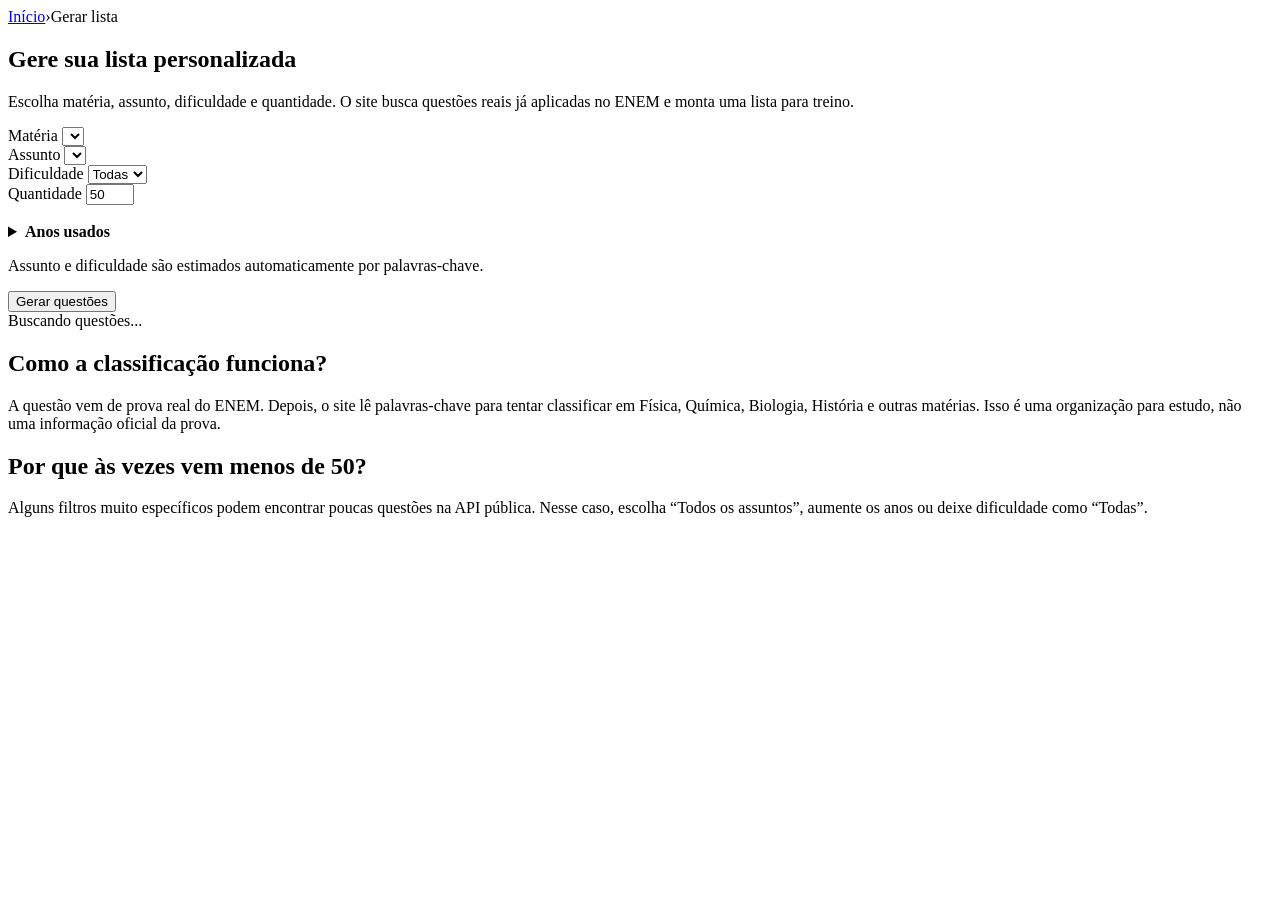
==== gerar.html @ 3dc5ff6d "Add files via upload" ====
<!doctype html>
<html lang="pt-BR">
<head>
  <meta charset="utf-8" />
  <meta name="viewport" content="width=device-width, initial-scale=1" />
  <title>Gerar lista | Questões ENEM</title>
  <link rel="stylesheet" href="./assets/css/styles.css" />
</head>
<body>
  <div id="appHeader"></div>
  <main>
    <section class="page-head">
      <div class="container">
        <div class="breadcrumb"><a href="./index.html">Início</a><span>›</span><span>Gerar lista</span></div>
        <h1 class="page-title">Gere sua lista personalizada</h1>
        <p class="lead">Escolha matéria, assunto, dificuldade e quantidade. O site busca questões reais já aplicadas no ENEM e monta uma lista para treino.</p>
      </div>
    </section>

    <section class="section">
      <div class="container">
        <div class="card">
          <form id="generateForm">
            <div class="form-grid">
              <div class="field">
                <label for="subjectSelect">Matéria</label>
                <select id="subjectSelect" required></select>
              </div>
              <div class="field">
                <label for="topicSelect">Assunto</label>
                <select id="topicSelect" required></select>
              </div>
              <div class="field">
                <label for="difficultySelect">Dificuldade</label>
                <select id="difficultySelect">
                  <option value="todas">Todas</option>
                  <option value="facil">Fácil</option>
                  <option value="media">Média</option>
                  <option value="dificil">Difícil</option>
                </select>
              </div>
              <div class="field">
                <label for="quantityInput">Quantidade</label>
                <input id="quantityInput" type="number" min="1" max="50" value="50" />
              </div>
            </div>

            <details style="margin-top:18px">
              <summary><strong>Anos usados</strong></summary>
              <div id="yearsWrap" class="years"></div>
            </details>

            <div class="form-footer">
              <div>
                <p class="muted small">Assunto e dificuldade são estimados automaticamente por palavras-chave.</p>
              </div>
              <button class="btn" type="submit">Gerar questões</button>
            </div>
          </form>

          <div id="loading" class="loading"><span class="spinner"></span><span id="loadingText">Buscando questões...</span></div>
          <div style="margin-top:16px" class="progress-wrap"><div id="progressBar" class="progress-bar"></div></div>
          <div id="resultBox" style="margin-top:18px"></div>
        </div>
      </div>
    </section>

    <section class="section">
      <div class="container">
        <div class="cards two">
          <div class="card">
            <h2>Como a classificação funciona?</h2>
            <p class="muted">A questão vem de prova real do ENEM. Depois, o site lê palavras-chave para tentar classificar em Física, Química, Biologia, História e outras matérias. Isso é uma organização para estudo, não uma informação oficial da prova.</p>
          </div>
          <div class="card">
            <h2>Por que às vezes vem menos de 50?</h2>
            <p class="muted">Alguns filtros muito específicos podem encontrar poucas questões na API pública. Nesse caso, escolha “Todos os assuntos”, aumente os anos ou deixe dificuldade como “Todas”.</p>
          </div>
        </div>
      </div>
    </section>
  </main>
  <div id="appFooter"></div>
  <div id="appModal"></div>

  <script src="./assets/js/config.js"></script>
  <script src="./assets/js/topics.js"></script>
  <script src="./assets/js/ui.js"></script>
  <script src="./assets/js/enem-api.js"></script>
  <script>
    const params = new URLSearchParams(location.search);
    const preSubject = params.get('materia') || 'fisica';

    function fillSubjects(){
      const subjectSelect = document.getElementById('subjectSelect');
      subjectSelect.innerHTML = Object.entries(ENEM_TOPICS).map(([key, s]) => `<option value="${key}">${s.emoji} ${s.name}</option>`).join('');
      if(ENEM_TOPICS[preSubject]) subjectSelect.value = preSubject;
      fillTopics();
    }

    function fillTopics(){
      const key = document.getElementById('subjectSelect').value;
      const topicSelect = document.getElementById('topicSelect');
      const topics = ENEM_TOPICS[key].topics;
      topicSelect.innerHTML = `<option value="todos">Todos os assuntos</option>` + topics.map(t => `<option value="${t.id}">${t.name}</option>`).join('');
    }

    function fillYears(){
      const wrap = document.getElementById('yearsWrap');
      wrap.innerHTML = ENEM_CONFIG.YEARS.map(y => `
        <label class="year-check"><input type="checkbox" value="${y}" checked /> ${y}</label>
      `).join('');
    }

    function selectedYears(){
      return [...document.querySelectorAll('#yearsWrap input:checked')].map(i => Number(i.value));
    }

    document.addEventListener('DOMContentLoaded', () => {
      fillSubjects();
      fillYears();
      document.getElementById('subjectSelect').addEventListener('change', fillTopics);

      document.getElementById('generateForm').addEventListener('submit', async (event) => {
        event.preventDefault();
        const resultBox = document.getElementById('resultBox');
        const loading = document.getElementById('loading');
        const loadingText = document.getElementById('loadingText');
        const progressBar = document.getElementById('progressBar');
        const quantity = Math.min(50, Math.max(1, Number(document.getElementById('quantityInput').value || 50)));
        const filters = {
          subject: document.getElementById('subjectSelect').value,
          topic: document.getElementById('topicSelect').value,
          difficulty: document.getElementById('difficultySelect').value,
          quantity,
          years: selectedYears()
        };
        if(!filters.years.length){
          resultBox.innerHTML = `<p class="alert danger">Selecione pelo menos um ano.</p>`;
          return;
        }
        loading.classList.add('show');
        resultBox.innerHTML = '';
        progressBar.style.width = '0%';
        try{
          const questions = await ENEM_API.generateQuestionList(filters, ({year, current, total, found}) => {
            loadingText.textContent = `Buscando ${year}... encontrados até agora: ${found}`;
            progressBar.style.width = `${Math.round((current / total) * 100)}%`;
          });

          const payload = {
            createdAt: new Date().toISOString(),
            filters,
            subjectName: ENEM_TOPICS[filters.subject].name,
            questions,
            answers: {}
          };
          localStorage.setItem('ENEM_CURRENT_LIST', JSON.stringify(payload));

          if(!questions.length){
            resultBox.innerHTML = `<p class="alert danger">Não encontrei questões com esse filtro. Tente “Todos os assuntos” e dificuldade “Todas”.</p>`;
          } else {
            resultBox.innerHTML = `<div class="alert success"><strong>Lista gerada!</strong> Encontrei ${questions.length} questão(ões). Agora você já pode responder.</div><div class="actions" style="margin-top:14px"><a class="btn" href="./questoes.html">Responder agora</a><button class="btn secondary" type="button" onclick="location.reload()">Gerar outra</button></div>`;
          }
        } catch(err){
          console.error(err);
          resultBox.innerHTML = `<p class="alert danger">Erro ao gerar lista. Verifique a internet ou tente novamente.</p>`;
        } finally {
          loading.classList.remove('show');
        }
      });
    });
  </script>
</body>
</html>
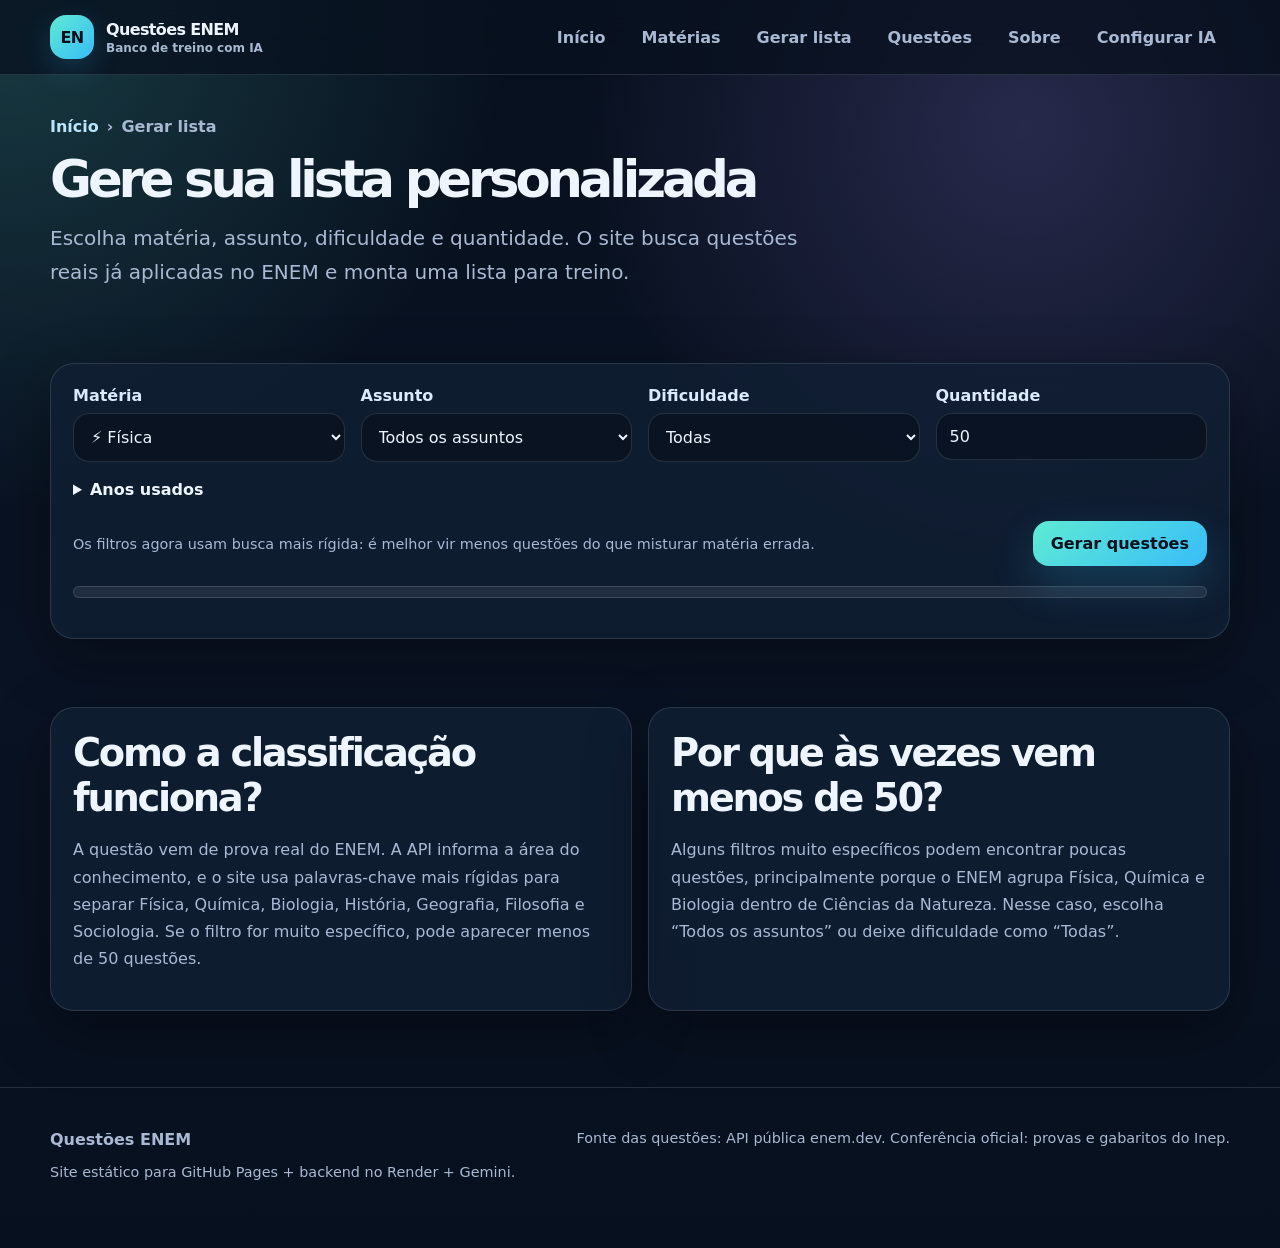
==== commit b8bcad3d: "atualizar pagina" ====
--- a/gerar.html
+++ b/gerar.html
@@ -52,7 +52,7 @@
 
             <div class="form-footer">
               <div>
-                <p class="muted small">Assunto e dificuldade são estimados automaticamente por palavras-chave.</p>
+                <p class="muted small">Os filtros agora usam busca mais rígida: é melhor vir menos questões do que misturar matéria errada.</p>
               </div>
               <button class="btn" type="submit">Gerar questões</button>
             </div>
@@ -70,11 +70,11 @@
         <div class="cards two">
           <div class="card">
             <h2>Como a classificação funciona?</h2>
-            <p class="muted">A questão vem de prova real do ENEM. Depois, o site lê palavras-chave para tentar classificar em Física, Química, Biologia, História e outras matérias. Isso é uma organização para estudo, não uma informação oficial da prova.</p>
+            <p class="muted">A questão vem de prova real do ENEM. A API informa a área do conhecimento, e o site usa palavras-chave mais rígidas para separar Física, Química, Biologia, História, Geografia, Filosofia e Sociologia. Se o filtro for muito específico, pode aparecer menos de 50 questões.</p>
           </div>
           <div class="card">
             <h2>Por que às vezes vem menos de 50?</h2>
-            <p class="muted">Alguns filtros muito específicos podem encontrar poucas questões na API pública. Nesse caso, escolha “Todos os assuntos”, aumente os anos ou deixe dificuldade como “Todas”.</p>
+            <p class="muted">Alguns filtros muito específicos podem encontrar poucas questões, principalmente porque o ENEM agrupa Física, Química e Biologia dentro de Ciências da Natureza. Nesse caso, escolha “Todos os assuntos” ou deixe dificuldade como “Todas”.</p>
           </div>
         </div>
       </div>
@@ -158,7 +158,7 @@
           localStorage.setItem('ENEM_CURRENT_LIST', JSON.stringify(payload));
 
           if(!questions.length){
-            resultBox.innerHTML = `<p class="alert danger">Não encontrei questões com esse filtro. Tente “Todos os assuntos” e dificuldade “Todas”.</p>`;
+            resultBox.innerHTML = `<p class="alert danger">Não encontrei questões seguras com esse filtro. Para não misturar matéria errada, tente “Todos os assuntos” ou dificuldade “Todas”.</p>`;
           } else {
             resultBox.innerHTML = `<div class="alert success"><strong>Lista gerada!</strong> Encontrei ${questions.length} questão(ões). Agora você já pode responder.</div><div class="actions" style="margin-top:14px"><a class="btn" href="./questoes.html">Responder agora</a><button class="btn secondary" type="button" onclick="location.reload()">Gerar outra</button></div>`;
           }
--- a/assets/css/styles.css
+++ b/assets/css/styles.css
@@ -0,0 +1,83 @@
+:root{
+  --bg:#08111f;
+  --bg-2:#0f1b2e;
+  --card:#111f34;
+  --card-2:#152842;
+  --text:#eef5ff;
+  --muted:#a9b9d3;
+  --line:rgba(255,255,255,.12);
+  --brand:#5eead4;
+  --brand-2:#38bdf8;
+  --accent:#a78bfa;
+  --danger:#fb7185;
+  --success:#34d399;
+  --warning:#fbbf24;
+  --shadow:0 20px 60px rgba(0,0,0,.35);
+  --radius:24px;
+}
+*{box-sizing:border-box}
+html{scroll-behavior:smooth}
+body{
+  margin:0;
+  color:var(--text);
+  background:
+    radial-gradient(circle at top left, rgba(94,234,212,.20), transparent 32rem),
+    radial-gradient(circle at 80% 10%, rgba(167,139,250,.20), transparent 28rem),
+    linear-gradient(180deg, #07101e 0%, #0a1324 55%, #07101e 100%);
+  font-family:Inter, ui-sans-serif, system-ui, -apple-system, BlinkMacSystemFont, "Segoe UI", sans-serif;
+  min-height:100vh;
+}
+a{color:inherit;text-decoration:none}
+button,input,select,textarea{font:inherit}
+.container{width:min(1180px, calc(100% - 32px));margin:0 auto}
+.topbar{
+  position:sticky;top:0;z-index:20;
+  backdrop-filter:blur(18px);
+  background:rgba(8,17,31,.78);
+  border-bottom:1px solid var(--line);
+}
+.nav{height:74px;display:flex;align-items:center;justify-content:space-between;gap:18px}
+.logo{display:flex;align-items:center;gap:12px;font-weight:900;letter-spacing:-.04em}
+.logo-mark{width:44px;height:44px;border-radius:16px;display:grid;place-items:center;color:#06101d;background:linear-gradient(135deg,var(--brand),var(--brand-2));box-shadow:0 10px 30px rgba(56,189,248,.2)}
+.logo small{display:block;font-weight:700;letter-spacing:0;color:var(--muted);font-size:.75rem;margin-top:2px}
+.nav-links{display:flex;gap:8px;align-items:center;flex-wrap:wrap;justify-content:flex-end}
+.nav-links a,.ghost-btn{border:1px solid transparent;padding:10px 13px;border-radius:999px;color:var(--muted);font-weight:700;background:transparent;cursor:pointer}
+.nav-links a:hover,.nav-links a.active,.ghost-btn:hover{color:var(--text);background:rgba(255,255,255,.07);border-color:var(--line)}
+.hero{padding:72px 0 46px}
+.hero-grid{display:grid;grid-template-columns:1.1fr .9fr;gap:28px;align-items:center}
+.eyebrow{display:inline-flex;align-items:center;gap:8px;border:1px solid rgba(94,234,212,.25);background:rgba(94,234,212,.08);color:#b8fff3;border-radius:999px;padding:9px 13px;font-weight:800;font-size:.9rem;margin-bottom:18px}
+h1{font-size:clamp(2.35rem, 5vw, 5rem);line-height:.95;margin:0 0 20px;letter-spacing:-.08em}
+.lead{font-size:clamp(1.03rem, 2vw, 1.25rem);line-height:1.7;color:var(--muted);max-width:760px;margin:0 0 28px}
+.actions{display:flex;gap:12px;flex-wrap:wrap;align-items:center}
+.btn{display:inline-flex;align-items:center;justify-content:center;gap:10px;border:0;cursor:pointer;border-radius:16px;padding:13px 18px;font-weight:900;color:#06101d;background:linear-gradient(135deg,var(--brand),var(--brand-2));box-shadow:0 18px 42px rgba(56,189,248,.22);transition:transform .2s ease, box-shadow .2s ease, opacity .2s ease;white-space:nowrap}
+.btn:hover{transform:translateY(-2px);box-shadow:0 22px 54px rgba(56,189,248,.30)}
+.btn.secondary{background:rgba(255,255,255,.08);color:var(--text);border:1px solid var(--line);box-shadow:none}
+.btn.danger{background:rgba(251,113,133,.14);color:#fecdd3;border:1px solid rgba(251,113,133,.35);box-shadow:none}
+.btn.success{background:rgba(52,211,153,.15);color:#bbf7d0;border:1px solid rgba(52,211,153,.35);box-shadow:none}
+.btn:disabled{opacity:.45;cursor:not-allowed;transform:none}
+.hero-card{background:linear-gradient(180deg, rgba(255,255,255,.08), rgba(255,255,255,.035));border:1px solid var(--line);border-radius:var(--radius);padding:24px;box-shadow:var(--shadow);position:relative;overflow:hidden}
+.hero-card:before{content:"";position:absolute;inset:-2px;background:radial-gradient(circle at 20% 0%, rgba(94,234,212,.22), transparent 45%), radial-gradient(circle at 90% 20%, rgba(167,139,250,.20), transparent 40%);pointer-events:none}
+.hero-card > *{position:relative}
+.stat-grid{display:grid;grid-template-columns:repeat(2,1fr);gap:12px;margin-top:16px}
+.stat{padding:18px;border-radius:20px;background:rgba(8,17,31,.58);border:1px solid var(--line)}
+.stat strong{display:block;font-size:1.9rem;letter-spacing:-.06em}.stat span{color:var(--muted);font-weight:700;font-size:.88rem}
+.section{padding:34px 0}
+.section-title{display:flex;align-items:end;justify-content:space-between;gap:20px;margin-bottom:18px}
+h2{font-size:clamp(1.7rem, 3vw, 2.6rem);letter-spacing:-.06em;margin:0 0 8px}.muted{color:var(--muted);line-height:1.7}.small{font-size:.9rem}.tiny{font-size:.8rem;color:var(--muted)}
+.card{background:rgba(17,31,52,.82);border:1px solid var(--line);border-radius:var(--radius);box-shadow:var(--shadow);padding:22px}
+.cards{display:grid;grid-template-columns:repeat(3,1fr);gap:16px}.cards.two{grid-template-columns:repeat(2,1fr)}
+.feature{min-height:190px;display:flex;flex-direction:column;justify-content:space-between}.feature-icon{font-size:2rem;margin-bottom:12px}.feature h3{font-size:1.25rem;margin:0 0 8px;letter-spacing:-.03em}.feature p{color:var(--muted);line-height:1.65;margin:0}
+.subject-grid{display:grid;grid-template-columns:repeat(3,1fr);gap:16px}.subject-card{position:relative;overflow:hidden;padding:22px;min-height:210px;cursor:pointer;transition:transform .2s ease,border-color .2s ease;background:linear-gradient(180deg, rgba(255,255,255,.08), rgba(255,255,255,.035));border:1px solid var(--line);border-radius:var(--radius)}.subject-card:hover{transform:translateY(-4px);border-color:rgba(94,234,212,.45)}.subject-card .emoji{font-size:2.2rem;margin-bottom:14px}.subject-card h3{font-size:1.45rem;margin:0 0 8px;letter-spacing:-.04em}.subject-card p{color:var(--muted);line-height:1.6;margin:0 0 18px}.pill-row{display:flex;flex-wrap:wrap;gap:8px}.pill{display:inline-flex;align-items:center;border-radius:999px;padding:7px 10px;background:rgba(255,255,255,.07);border:1px solid var(--line);color:#dbeafe;font-weight:800;font-size:.78rem}
+.form-grid{display:grid;grid-template-columns:repeat(4,1fr);gap:16px}.field{display:flex;flex-direction:column;gap:8px}.field label{font-weight:900;color:#dbeafe}.field select,.field input,.field textarea{width:100%;border:1px solid var(--line);background:rgba(8,17,31,.78);color:var(--text);border-radius:16px;padding:13px;outline:none}.field select:focus,.field input:focus,.field textarea:focus{border-color:rgba(94,234,212,.6);box-shadow:0 0 0 4px rgba(94,234,212,.10)}
+.form-footer{display:flex;align-items:center;justify-content:space-between;gap:12px;flex-wrap:wrap;margin-top:18px}.years{display:grid;grid-template-columns:repeat(6,1fr);gap:8px;margin-top:10px}.year-check{display:flex;align-items:center;gap:8px;padding:10px;border:1px solid var(--line);background:rgba(255,255,255,.04);border-radius:14px;color:var(--muted);font-weight:800}.year-check input{accent-color:#5eead4}
+.alert{padding:14px 16px;border-radius:18px;background:rgba(251,191,36,.10);border:1px solid rgba(251,191,36,.22);color:#fde68a;line-height:1.6}.alert.success{background:rgba(52,211,153,.10);border-color:rgba(52,211,153,.25);color:#bbf7d0}.alert.danger{background:rgba(251,113,133,.10);border-color:rgba(251,113,133,.25);color:#fecdd3}.alert.info{background:rgba(56,189,248,.10);border-color:rgba(56,189,248,.25);color:#bae6fd}
+.loading{display:none;align-items:center;gap:12px;margin-top:16px;color:var(--muted);font-weight:800}.loading.show{display:flex}.spinner{width:24px;height:24px;border:3px solid rgba(255,255,255,.16);border-top-color:var(--brand);border-radius:50%;animation:spin 1s linear infinite}@keyframes spin{to{transform:rotate(360deg)}}
+.progress-wrap{height:12px;background:rgba(255,255,255,.08);border:1px solid var(--line);border-radius:999px;overflow:hidden}.progress-bar{height:100%;width:0%;background:linear-gradient(90deg,var(--brand),var(--brand-2));transition:width .25s ease}
+.quiz-layout{display:grid;grid-template-columns:280px 1fr;gap:18px;align-items:start}.quiz-side{position:sticky;top:92px}.score-list{display:grid;gap:10px;margin-top:14px}.score-item{display:flex;justify-content:space-between;align-items:center;padding:12px 14px;border-radius:16px;background:rgba(255,255,255,.05);border:1px solid var(--line);color:var(--muted);font-weight:900}.score-item strong{color:var(--text)}
+.question-head{display:flex;align-items:flex-start;justify-content:space-between;gap:16px;margin-bottom:14px}.question-meta{display:flex;gap:8px;flex-wrap:wrap}.question-text{font-size:1.08rem;line-height:1.75;color:#e6f0ff}.question-text img{max-width:100%;border-radius:16px;border:1px solid var(--line);margin:12px 0}.question-text p{margin:0 0 14px}.alternatives{display:grid;gap:12px;margin-top:18px}.alt{display:grid;grid-template-columns:44px 1fr;gap:12px;align-items:start;text-align:left;width:100%;padding:14px;border-radius:18px;background:rgba(255,255,255,.055);border:1px solid var(--line);color:var(--text);cursor:pointer;transition:transform .16s ease,border-color .16s ease, background .16s ease}.alt:hover{transform:translateY(-1px);border-color:rgba(94,234,212,.35)}.alt .letter{width:36px;height:36px;border-radius:13px;display:grid;place-items:center;background:rgba(255,255,255,.08);font-weight:1000}.alt.selected{border-color:rgba(56,189,248,.70);background:rgba(56,189,248,.10)}.alt.correct{border-color:rgba(52,211,153,.85);background:rgba(52,211,153,.12)}.alt.wrong{border-color:rgba(251,113,133,.85);background:rgba(251,113,133,.12)}
+.quiz-actions{display:flex;gap:10px;flex-wrap:wrap;margin-top:18px}.explain-box{display:none;margin-top:18px}.explain-box.show{display:block}.explain-content{white-space:pre-wrap;line-height:1.75;color:#dbeafe}.question-index{display:grid;grid-template-columns:repeat(5,1fr);gap:8px;margin-top:16px}.qdot{border:1px solid var(--line);background:rgba(255,255,255,.05);color:var(--muted);border-radius:12px;padding:9px 0;font-weight:900;cursor:pointer}.qdot.active{background:rgba(56,189,248,.18);color:#bae6fd;border-color:rgba(56,189,248,.35)}.qdot.correct{background:rgba(52,211,153,.16);color:#bbf7d0;border-color:rgba(52,211,153,.35)}.qdot.wrong{background:rgba(251,113,133,.16);color:#fecdd3;border-color:rgba(251,113,133,.35)}.qdot.skipped{background:rgba(251,191,36,.14);color:#fde68a;border-color:rgba(251,191,36,.30)}
+.modal{border:0;border-radius:24px;padding:0;width:min(720px,calc(100% - 24px));background:rgba(17,31,52,.96);color:var(--text);box-shadow:var(--shadow)}.modal::backdrop{background:rgba(0,0,0,.62);backdrop-filter:blur(8px)}.modal-inner{padding:24px}.modal-header{display:flex;justify-content:space-between;align-items:start;gap:12px;margin-bottom:18px}.x{border:0;background:rgba(255,255,255,.08);color:var(--text);border-radius:14px;width:40px;height:40px;cursor:pointer;font-weight:1000}
+.footer{padding:42px 0 54px;color:var(--muted);border-top:1px solid var(--line);margin-top:42px}.footer-grid{display:flex;justify-content:space-between;gap:18px;flex-wrap:wrap}.footer a{text-decoration:underline;text-underline-offset:4px}
+.breadcrumb{display:flex;gap:8px;align-items:center;color:var(--muted);font-weight:800;margin-bottom:18px}.breadcrumb a{color:#bae6fd}.page-head{padding:42px 0 12px}.page-title{font-size:clamp(2.2rem,4vw,4rem);letter-spacing:-.08em;line-height:1;margin:0 0 16px}.topic-list{display:grid;gap:12px;margin-top:18px}.topic-item{padding:16px;border-radius:18px;background:rgba(255,255,255,.055);border:1px solid var(--line)}.topic-item strong{display:block;margin-bottom:6px}.topic-item span{color:var(--muted);line-height:1.55}.source-note{font-size:.88rem;color:var(--muted);line-height:1.6;margin-top:14px}
+@media (max-width:960px){.hero-grid,.quiz-layout{grid-template-columns:1fr}.quiz-side{position:static}.cards,.cards.two,.subject-grid{grid-template-columns:1fr 1fr}.form-grid{grid-template-columns:1fr 1fr}.years{grid-template-columns:repeat(4,1fr)}}
+@media (max-width:640px){.container{width:min(100% - 20px,1180px)}.nav{height:auto;align-items:flex-start;flex-direction:column;padding:14px 0}.nav-links{justify-content:flex-start}.hero{padding:38px 0 22px}.cards,.cards.two,.subject-grid,.form-grid{grid-template-columns:1fr}.years{grid-template-columns:repeat(2,1fr)}.question-head{flex-direction:column}.btn{width:100%}.actions .btn{width:auto}.quiz-actions .btn{width:100%}.stat-grid{grid-template-columns:1fr}.question-index{grid-template-columns:repeat(4,1fr)}}
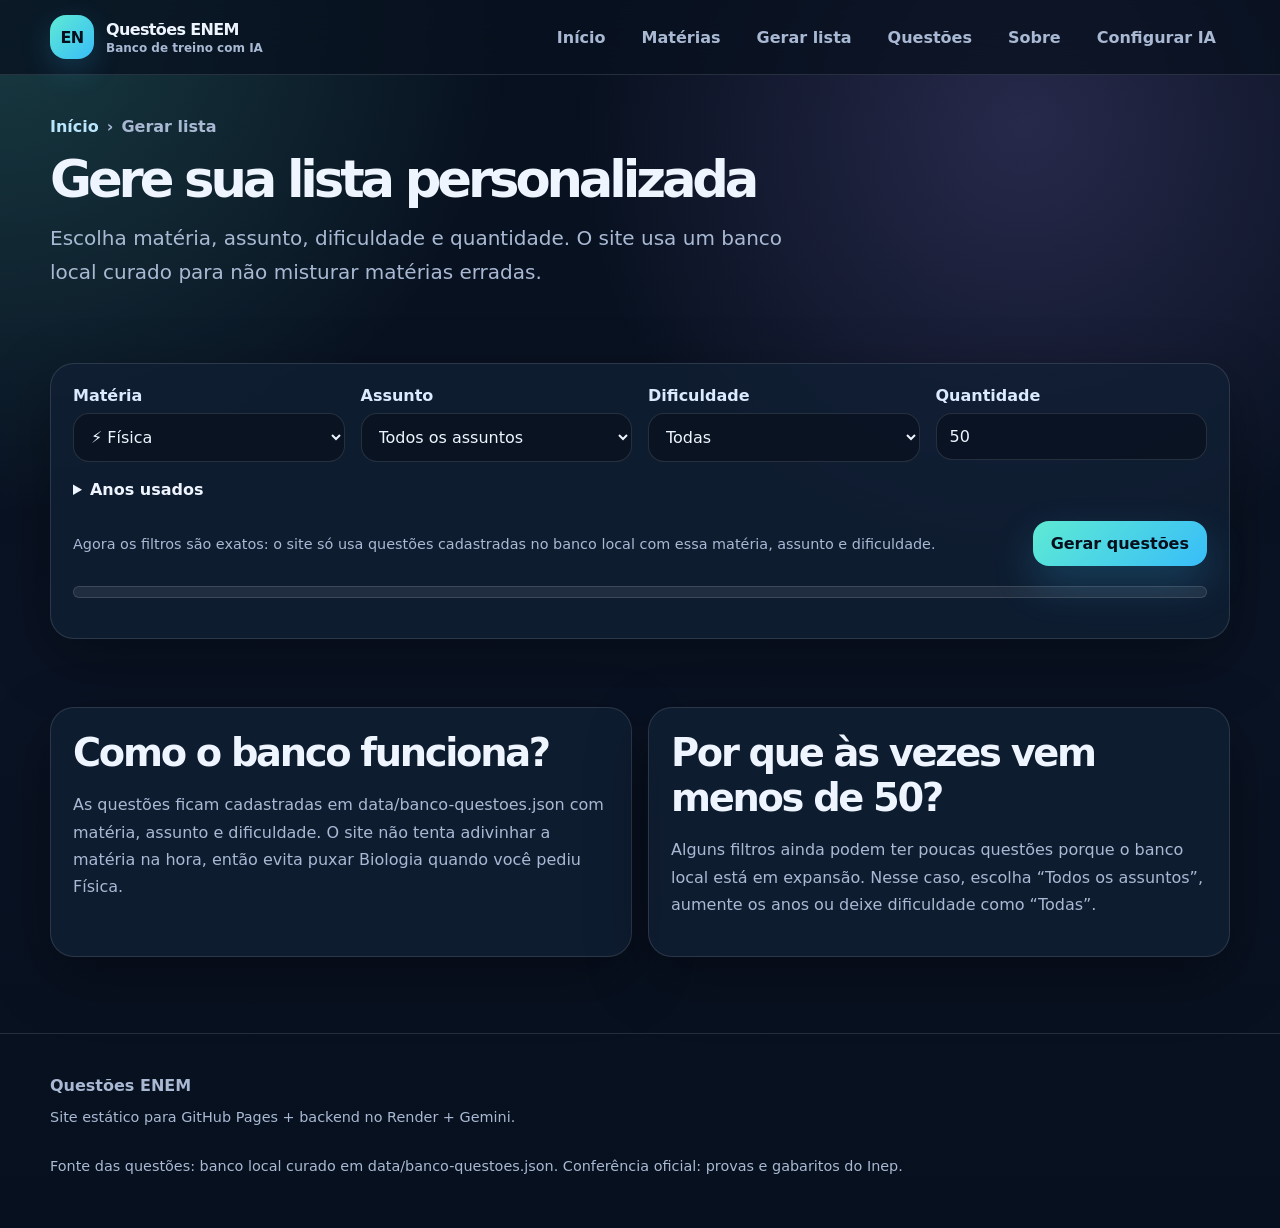
==== commit 6d49edb7: "atualiza" ====
--- a/gerar.html
+++ b/gerar.html
@@ -13,7 +13,7 @@
       <div class="container">
         <div class="breadcrumb"><a href="./index.html">Início</a><span>›</span><span>Gerar lista</span></div>
         <h1 class="page-title">Gere sua lista personalizada</h1>
-        <p class="lead">Escolha matéria, assunto, dificuldade e quantidade. O site busca questões reais já aplicadas no ENEM e monta uma lista para treino.</p>
+        <p class="lead">Escolha matéria, assunto, dificuldade e quantidade. O site usa um banco local curado para não misturar matérias erradas.</p>
       </div>
     </section>
 
@@ -52,13 +52,13 @@
 
             <div class="form-footer">
               <div>
-                <p class="muted small">Os filtros agora usam busca mais rígida: é melhor vir menos questões do que misturar matéria errada.</p>
+                <p class="muted small">Agora os filtros são exatos: o site só usa questões cadastradas no banco local com essa matéria, assunto e dificuldade.</p>
               </div>
               <button class="btn" type="submit">Gerar questões</button>
             </div>
           </form>
 
-          <div id="loading" class="loading"><span class="spinner"></span><span id="loadingText">Buscando questões...</span></div>
+          <div id="loading" class="loading"><span class="spinner"></span><span id="loadingText">Carregando banco local...</span></div>
           <div style="margin-top:16px" class="progress-wrap"><div id="progressBar" class="progress-bar"></div></div>
           <div id="resultBox" style="margin-top:18px"></div>
         </div>
@@ -69,12 +69,12 @@
       <div class="container">
         <div class="cards two">
           <div class="card">
-            <h2>Como a classificação funciona?</h2>
-            <p class="muted">A questão vem de prova real do ENEM. A API informa a área do conhecimento, e o site usa palavras-chave mais rígidas para separar Física, Química, Biologia, História, Geografia, Filosofia e Sociologia. Se o filtro for muito específico, pode aparecer menos de 50 questões.</p>
+            <h2>Como o banco funciona?</h2>
+            <p class="muted">As questões ficam cadastradas em data/banco-questoes.json com matéria, assunto e dificuldade. O site não tenta adivinhar a matéria na hora, então evita puxar Biologia quando você pediu Física.</p>
           </div>
           <div class="card">
             <h2>Por que às vezes vem menos de 50?</h2>
-            <p class="muted">Alguns filtros muito específicos podem encontrar poucas questões, principalmente porque o ENEM agrupa Física, Química e Biologia dentro de Ciências da Natureza. Nesse caso, escolha “Todos os assuntos” ou deixe dificuldade como “Todas”.</p>
+            <p class="muted">Alguns filtros ainda podem ter poucas questões porque o banco local está em expansão. Nesse caso, escolha “Todos os assuntos”, aumente os anos ou deixe dificuldade como “Todas”.</p>
           </div>
         </div>
       </div>
@@ -144,7 +144,7 @@
         progressBar.style.width = '0%';
         try{
           const questions = await ENEM_API.generateQuestionList(filters, ({year, current, total, found}) => {
-            loadingText.textContent = `Buscando ${year}... encontrados até agora: ${found}`;
+            loadingText.textContent = `Carregando banco local... encontrados: ${found}`;
             progressBar.style.width = `${Math.round((current / total) * 100)}%`;
           });
 
@@ -158,13 +158,13 @@
           localStorage.setItem('ENEM_CURRENT_LIST', JSON.stringify(payload));
 
           if(!questions.length){
-            resultBox.innerHTML = `<p class="alert danger">Não encontrei questões seguras com esse filtro. Para não misturar matéria errada, tente “Todos os assuntos” ou dificuldade “Todas”.</p>`;
+            resultBox.innerHTML = `<p class="alert danger">Não encontrei questões com esse filtro no banco local. Tente “Todos os assuntos”, dificuldade “Todas” ou adicione mais questões ao banco.</p>`;
           } else {
             resultBox.innerHTML = `<div class="alert success"><strong>Lista gerada!</strong> Encontrei ${questions.length} questão(ões). Agora você já pode responder.</div><div class="actions" style="margin-top:14px"><a class="btn" href="./questoes.html">Responder agora</a><button class="btn secondary" type="button" onclick="location.reload()">Gerar outra</button></div>`;
           }
         } catch(err){
           console.error(err);
-          resultBox.innerHTML = `<p class="alert danger">Erro ao gerar lista. Verifique a internet ou tente novamente.</p>`;
+          resultBox.innerHTML = `<p class="alert danger">Erro ao carregar o banco local. Confira se data/banco-questoes.json foi enviado para o GitHub.</p>`;
         } finally {
           loading.classList.remove('show');
         }
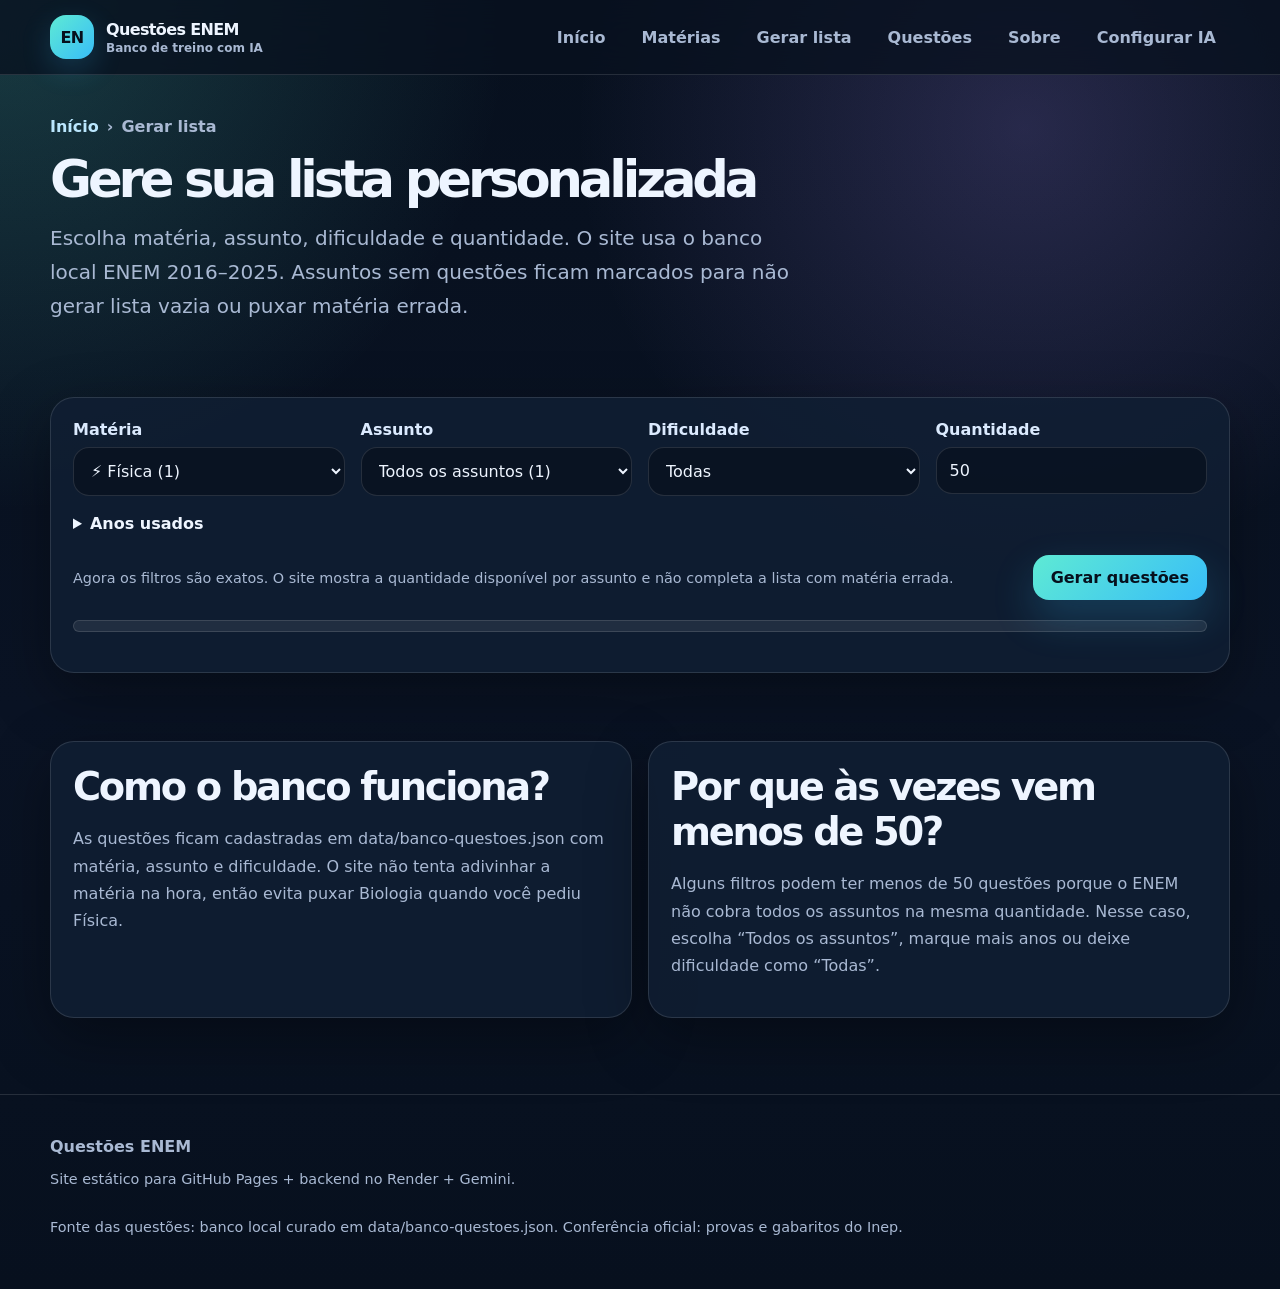
==== commit d3bec8b2: "atualizar" ====
--- a/gerar.html
+++ b/gerar.html
@@ -13,7 +13,7 @@
       <div class="container">
         <div class="breadcrumb"><a href="./index.html">Início</a><span>›</span><span>Gerar lista</span></div>
         <h1 class="page-title">Gere sua lista personalizada</h1>
-        <p class="lead">Escolha matéria, assunto, dificuldade e quantidade. O site usa um banco local curado para não misturar matérias erradas.</p>
+        <p class="lead">Escolha matéria, assunto, dificuldade e quantidade. O site usa o banco local ENEM 2016–2025. Assuntos sem questões ficam marcados para não gerar lista vazia ou puxar matéria errada.</p>
       </div>
     </section>
 
@@ -52,7 +52,7 @@
 
             <div class="form-footer">
               <div>
-                <p class="muted small">Agora os filtros são exatos: o site só usa questões cadastradas no banco local com essa matéria, assunto e dificuldade.</p>
+                <p class="muted small">Agora os filtros são exatos. O site mostra a quantidade disponível por assunto e não completa a lista com matéria errada.</p>
               </div>
               <button class="btn" type="submit">Gerar questões</button>
             </div>
@@ -74,7 +74,7 @@
           </div>
           <div class="card">
             <h2>Por que às vezes vem menos de 50?</h2>
-            <p class="muted">Alguns filtros ainda podem ter poucas questões porque o banco local está em expansão. Nesse caso, escolha “Todos os assuntos”, aumente os anos ou deixe dificuldade como “Todas”.</p>
+            <p class="muted">Alguns filtros podem ter menos de 50 questões porque o ENEM não cobra todos os assuntos na mesma quantidade. Nesse caso, escolha “Todos os assuntos”, marque mais anos ou deixe dificuldade como “Todas”.</p>
           </div>
         </div>
       </div>
@@ -90,10 +90,24 @@
   <script>
     const params = new URLSearchParams(location.search);
     const preSubject = params.get('materia') || 'fisica';
+    let BANK_STATS = { total: 0, porMateria: {}, porAssunto: {}, porDificuldade: {} };
+
+    function subjectCount(key){
+      return Number(BANK_STATS.porMateria?.[key] || 0);
+    }
+
+    function topicCount(subjectKey, topicId){
+      if(topicId === 'todos') return subjectCount(subjectKey);
+      return Number(BANK_STATS.porAssunto?.[`${subjectKey}/${topicId}`] || 0);
+    }
 
     function fillSubjects(){
       const subjectSelect = document.getElementById('subjectSelect');
-      subjectSelect.innerHTML = Object.entries(ENEM_TOPICS).map(([key, s]) => `<option value="${key}">${s.emoji} ${s.name}</option>`).join('');
+      subjectSelect.innerHTML = Object.entries(ENEM_TOPICS).map(([key, s]) => {
+        const count = subjectCount(key);
+        const label = count ? `${s.emoji} ${s.name} (${count})` : `${s.emoji} ${s.name} (sem questões ainda)`;
+        return `<option value="${key}">${label}</option>`;
+      }).join('');
       if(ENEM_TOPICS[preSubject]) subjectSelect.value = preSubject;
       fillTopics();
     }
@@ -102,7 +116,15 @@
       const key = document.getElementById('subjectSelect').value;
       const topicSelect = document.getElementById('topicSelect');
       const topics = ENEM_TOPICS[key].topics;
-      topicSelect.innerHTML = `<option value="todos">Todos os assuntos</option>` + topics.map(t => `<option value="${t.id}">${t.name}</option>`).join('');
+      const total = topicCount(key, 'todos');
+      let html = `<option value="todos">Todos os assuntos (${total})</option>`;
+      html += topics.map(t => {
+        const count = topicCount(key, t.id);
+        const disabled = count === 0 ? 'disabled' : '';
+        const suffix = count === 0 ? ' — sem questões no banco' : ` (${count})`;
+        return `<option value="${t.id}" ${disabled}>${t.name}${suffix}</option>`;
+      }).join('');
+      topicSelect.innerHTML = html;
     }
 
     function fillYears(){
@@ -116,7 +138,26 @@
       return [...document.querySelectorAll('#yearsWrap input:checked')].map(i => Number(i.value));
     }
 
-    document.addEventListener('DOMContentLoaded', () => {
+    function noQuestionsMessage(filters){
+      const subjectName = ENEM_TOPICS[filters.subject]?.name || filters.subject;
+      const topicName = filters.topic === 'todos'
+        ? 'Todos os assuntos'
+        : (ENEM_TOPICS[filters.subject]?.topics?.find(t => t.id === filters.topic)?.name || filters.topic);
+      return `<div class="alert danger"><strong>Não há questões nesse filtro ainda.</strong><br>
+        Matéria: ${subjectName}<br>
+        Assunto: ${topicName}<br>
+        Dificuldade: ${filters.difficulty}<br><br>
+        Isso não significa que o ENEM nunca cobrou esse assunto. Significa que o banco local atual ainda não tem questões cadastradas nesse recorte. Tente “Todos os assuntos” ou “Todas” em dificuldade.</div>`;
+    }
+
+    document.addEventListener('DOMContentLoaded', async () => {
+      try {
+        const bank = await ENEM_API.loadLocalBank();
+        BANK_STATS = bank.stats || BANK_STATS;
+      } catch (error) {
+        console.error(error);
+      }
+
       fillSubjects();
       fillYears();
       document.getElementById('subjectSelect').addEventListener('change', fillTopics);
@@ -143,7 +184,7 @@
         resultBox.innerHTML = '';
         progressBar.style.width = '0%';
         try{
-          const questions = await ENEM_API.generateQuestionList(filters, ({year, current, total, found}) => {
+          const questions = await ENEM_API.generateQuestionList(filters, ({current, total, found}) => {
             loadingText.textContent = `Carregando banco local... encontrados: ${found}`;
             progressBar.style.width = `${Math.round((current / total) * 100)}%`;
           });
@@ -158,9 +199,11 @@
           localStorage.setItem('ENEM_CURRENT_LIST', JSON.stringify(payload));
 
           if(!questions.length){
-            resultBox.innerHTML = `<p class="alert danger">Não encontrei questões com esse filtro no banco local. Tente “Todos os assuntos”, dificuldade “Todas” ou adicione mais questões ao banco.</p>`;
+            resultBox.innerHTML = noQuestionsMessage(filters);
           } else {
-            resultBox.innerHTML = `<div class="alert success"><strong>Lista gerada!</strong> Encontrei ${questions.length} questão(ões). Agora você já pode responder.</div><div class="actions" style="margin-top:14px"><a class="btn" href="./questoes.html">Responder agora</a><button class="btn secondary" type="button" onclick="location.reload()">Gerar outra</button></div>`;
+            const requested = Number(filters.quantity || 50);
+            const shortage = questions.length < requested ? `<br><span class="muted small">Pediu ${requested}, mas só existem ${questions.length} nesse filtro. Não completei com matéria errada.</span>` : '';
+            resultBox.innerHTML = `<div class="alert success"><strong>Lista gerada!</strong> Encontrei ${questions.length} questão(ões).${shortage}</div><div class="actions" style="margin-top:14px"><a class="btn" href="./questoes.html">Responder agora</a><button class="btn secondary" type="button" onclick="location.reload()">Gerar outra</button></div>`;
           }
         } catch(err){
           console.error(err);
